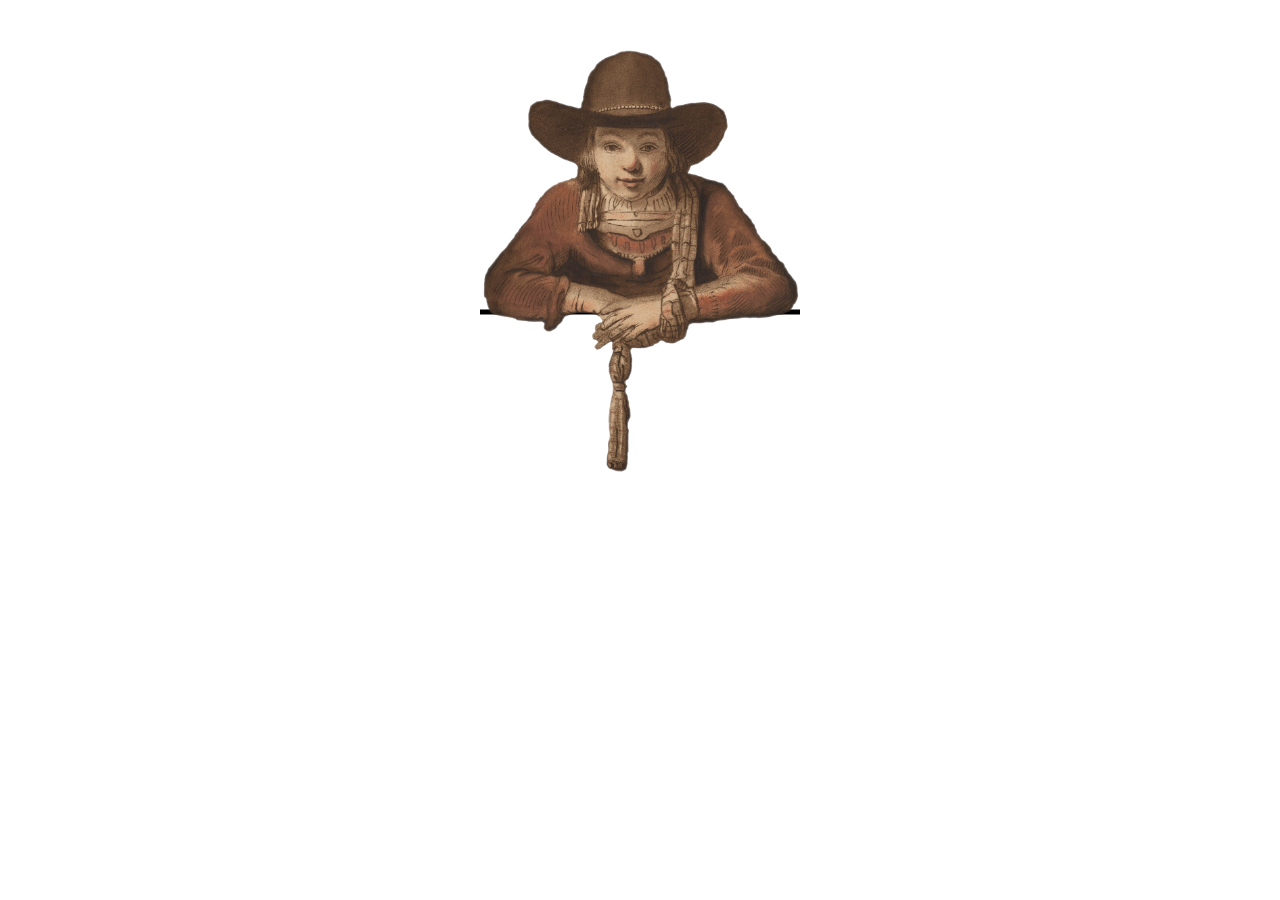
==== bible-studies/index.html @ 2cd9b2ea "bible studies page" ====
<!DOCTYPE html>
<html lang="en">
<head>
  <meta charset="UTF-8">
  <meta name="viewport" content="width=device-width, initial-scale=1.0">
  <title>Bible Studies</title>
  <style>
    body {
      margin: 0;
      display: flex;
      justify-content: center;
      padding-top: 3rem;
    }
    .hero {
      position: relative;
    }
    img {
      display: block;
      width: 320px;
      position: relative;
      z-index: 1;
    }
    .divider {
      position: absolute;
      top: 62%;
      left: 50%;
      transform: translate(-50%, -50%);
      width: 25vw;
      border: none;
      border-top: 5px solid black;
      margin: 0;
    }
  </style>
</head>
<body>
  <div class="hero">
    <img src="../boy.png" alt="">
    <hr class="divider">
  </div>
</body>
</html>
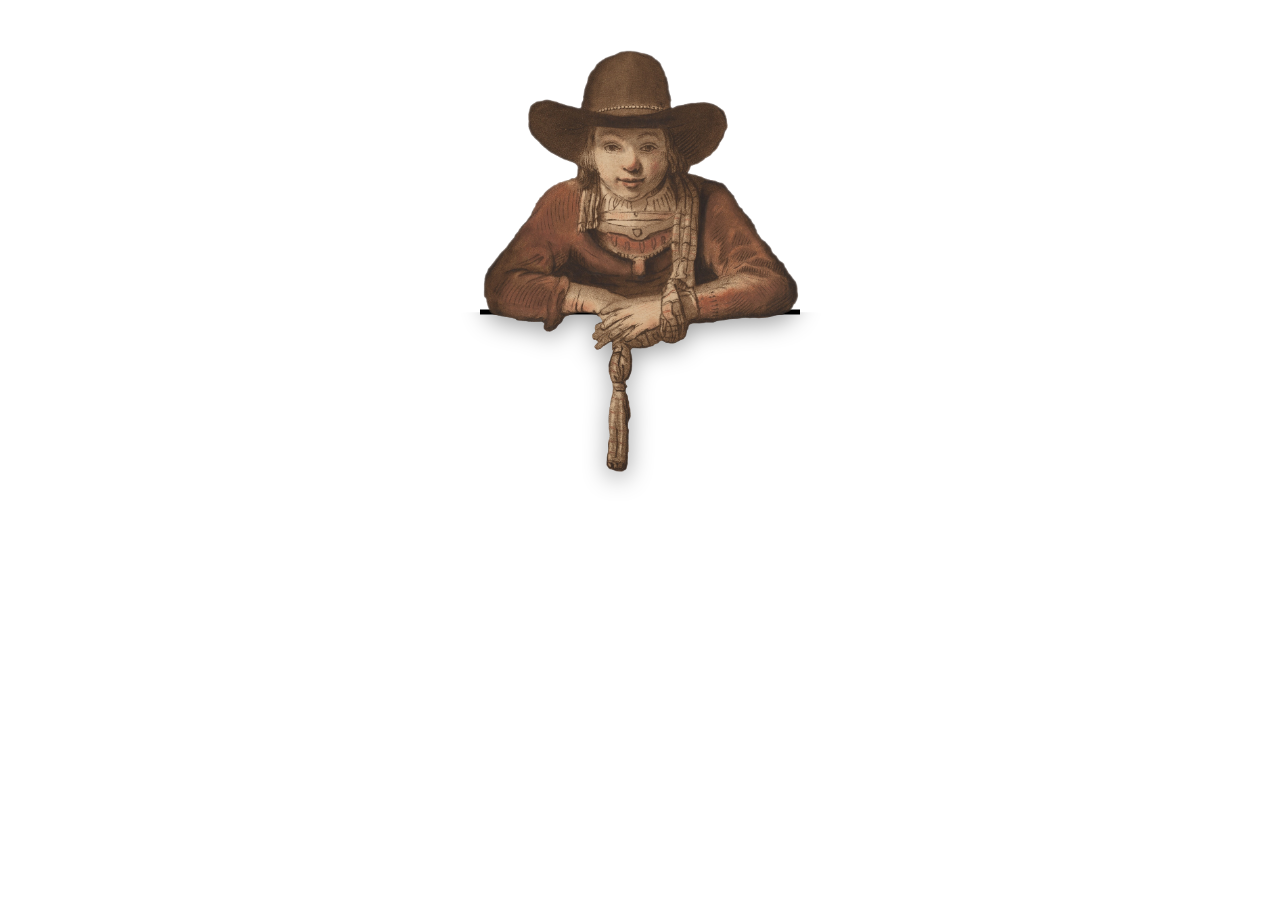
==== commit 5963d5a5: "shadow" ====
--- a/bible-studies/index.html
+++ b/bible-studies/index.html
@@ -14,11 +14,23 @@
     .hero {
       position: relative;
     }
-    img {
+    .img-main {
       display: block;
       width: 320px;
       position: relative;
-      z-index: 1;
+      z-index: 2;
+    }
+    .shadow-clip {
+      position: absolute;
+      top: 0;
+      left: 0;
+      clip-path: inset(62% -60px -60px -60px);
+      z-index: 0;
+    }
+    .img-shadow {
+      display: block;
+      width: 320px;
+      filter: drop-shadow(0 6px 12px rgba(0,0,0,0.4));
     }
     .divider {
       position: absolute;
@@ -29,13 +41,17 @@
       border: none;
       border-top: 5px solid black;
       margin: 0;
+      z-index: 1;
     }
   </style>
 </head>
 <body>
   <div class="hero">
-    <img src="../boy.png" alt="">
+    <div class="shadow-clip">
+      <img src="../boy.png" alt="" class="img-shadow">
+    </div>
     <hr class="divider">
+    <img src="../boy.png" alt="" class="img-main">
   </div>
 </body>
 </html>
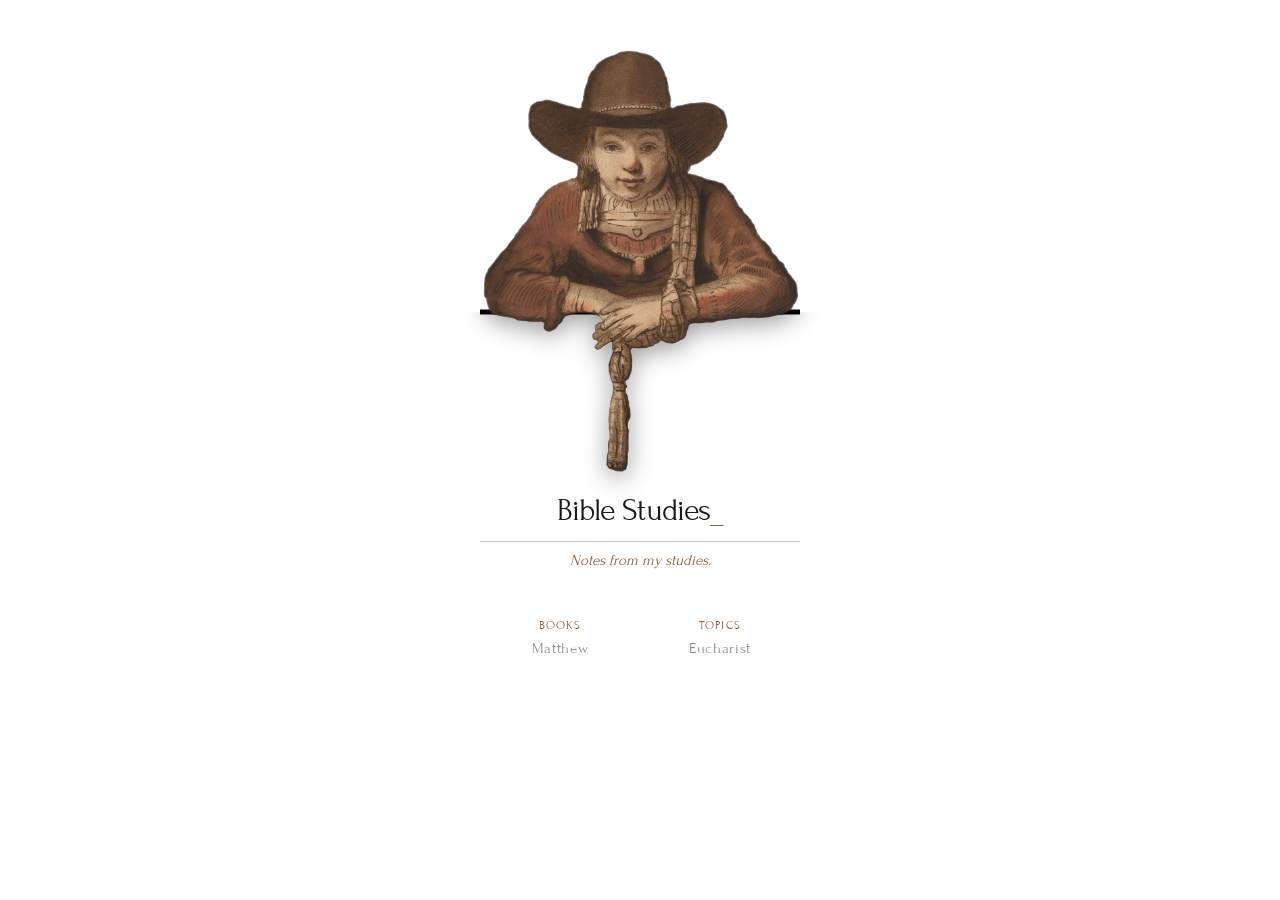
==== commit cd4d1ae9: "bible studies" ====
--- a/bible-studies/index.html
+++ b/bible-studies/index.html
@@ -4,12 +4,45 @@
   <meta charset="UTF-8">
   <meta name="viewport" content="width=device-width, initial-scale=1.0">
   <title>Bible Studies</title>
+  <link rel="stylesheet" href="https://fonts.googleapis.com/css2?family=Forum&display=swap">
   <style>
+    a:visited { color: inherit; }
     body {
       margin: 0;
       display: flex;
-      justify-content: center;
+      flex-direction: column;
+      align-items: center;
       padding-top: 3rem;
+      font-family: 'Forum', Georgia, serif;
+      color: #1a1a1a;
+    }
+    h1 {
+      font-size: clamp(1.6rem, 2.5vw, 2.25rem);
+      font-weight: 300;
+      letter-spacing: -0.03em;
+      line-height: 1;
+      margin-top: 1.25rem;
+    }
+    hr.section {
+      border: none;
+      border-top: 1px solid #c8c2b4;
+      margin-top: -0.4rem;
+      width: 320px;
+    }
+    .tagline {
+      font-size: 0.95rem;
+      font-style: italic;
+      color: #8b5e3c;
+      margin-top: 0.1rem;
+    }
+    h1::after {
+      content: '_';
+      color: #8b5e3c;
+      animation: blink 1.1s step-end infinite;
+    }
+    @keyframes blink {
+      0%, 100% { opacity: 1; }
+      50%       { opacity: 0; }
     }
     .hero {
       position: relative;
@@ -32,6 +65,45 @@
       width: 320px;
       filter: drop-shadow(0 6px 12px rgba(0,0,0,0.4));
     }
+    .lists {
+      display: flex;
+      gap: 0;
+      width: 320px;
+      margin-top: 1.5rem;
+    }
+    .list-col {
+      flex: 1;
+      display: flex;
+      flex-direction: column;
+      align-items: center;
+    }
+    .list-col h2 {
+      font-size: 0.75rem;
+      font-weight: 300;
+      letter-spacing: 0.1em;
+      text-transform: uppercase;
+      color: #8b5e3c;
+      margin-bottom: 0.4rem;
+    }
+    .list-col ul {
+      list-style: none;
+      margin: 0;
+      padding: 0;
+      display: flex;
+      flex-direction: column;
+      gap: 0.4rem;
+    }
+    .list-col a {
+      font-size: 0.95rem;
+      letter-spacing: 0.04em;
+      color: #1a1a1a;
+      text-decoration: none;
+      opacity: 0.5;
+      transition: opacity 0.15s;
+    }
+    .list-col a:hover {
+      opacity: 1;
+    }
     .divider {
       position: absolute;
       top: 62%;
@@ -51,7 +123,24 @@
       <img src="../boy.png" alt="" class="img-shadow">
     </div>
     <hr class="divider">
-    <img src="../boy.png" alt="" class="img-main">
+    <a href="../index.html"><img src="../boy.png" alt="" class="img-main"></a>
+  </div>
+  <h1>Bible Studies</h1>
+  <hr class="section">
+  <p class="tagline">Notes from my studies.</p>
+  <div class="lists">
+    <div class="list-col">
+      <h2>Books</h2>
+      <ul>
+        <li><a href="matthew.html">Matthew</a></li>
+      </ul>
+    </div>
+    <div class="list-col">
+      <h2>Topics</h2>
+      <ul>
+        <li><a href="eucharist.html">Eucharist</a></li>
+      </ul>
+    </div>
   </div>
 </body>
 </html>
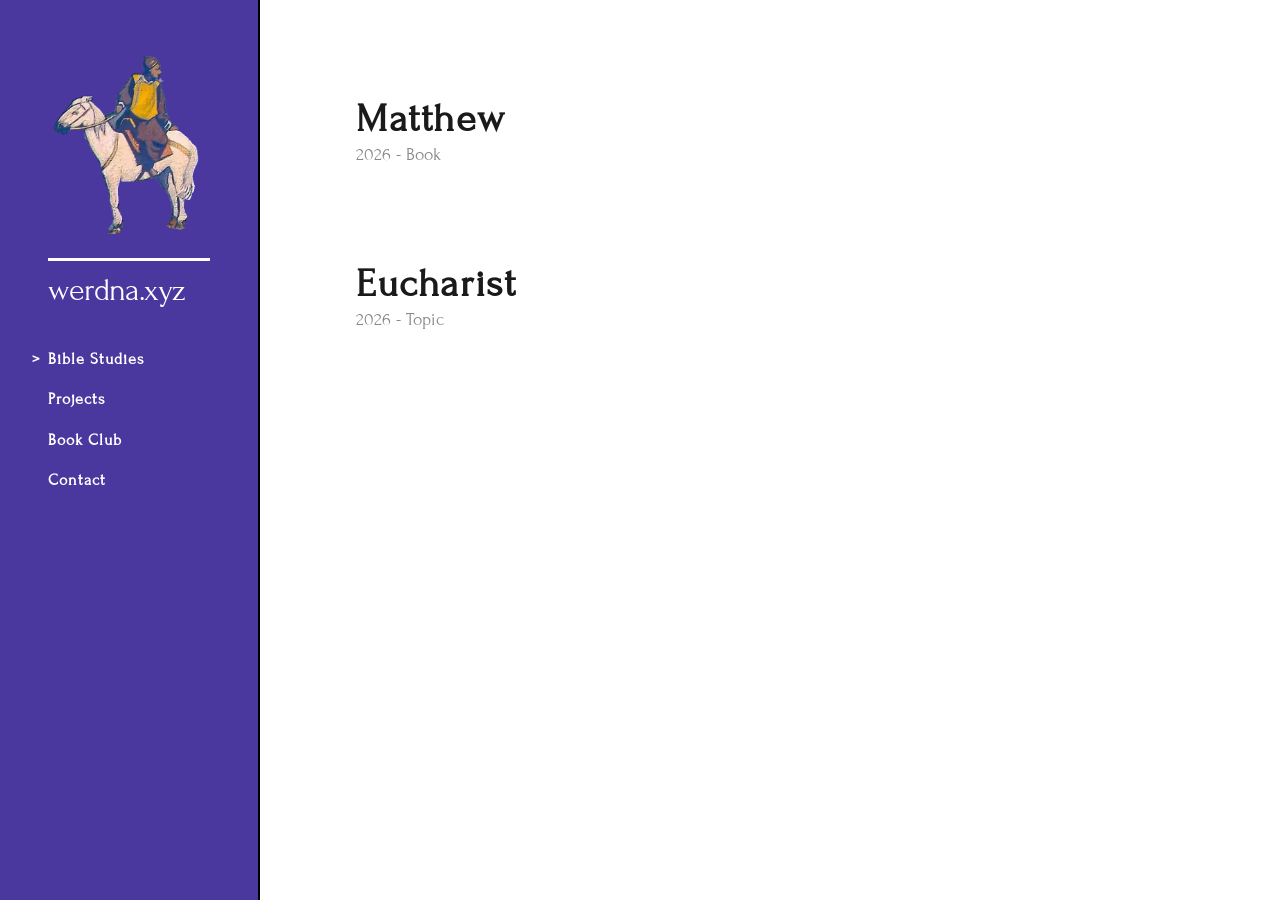
==== commit 3fbfef8e: "eucharist" ====
--- a/bible-studies/index.html
+++ b/bible-studies/index.html
@@ -4,143 +4,40 @@
   <meta charset="UTF-8">
   <meta name="viewport" content="width=device-width, initial-scale=1.0">
   <title>Bible Studies</title>
-  <link rel="stylesheet" href="https://fonts.googleapis.com/css2?family=Forum&display=swap">
-  <style>
-    a:visited { color: inherit; }
-    body {
-      margin: 0;
-      display: flex;
-      flex-direction: column;
-      align-items: center;
-      padding-top: 3rem;
-      font-family: 'Forum', Georgia, serif;
-      color: #1a1a1a;
-    }
-    h1 {
-      font-size: clamp(1.6rem, 2.5vw, 2.25rem);
-      font-weight: 300;
-      letter-spacing: -0.03em;
-      line-height: 1;
-      margin-top: 1.25rem;
-    }
-    hr.section {
-      border: none;
-      border-top: 1px solid #c8c2b4;
-      margin-top: -0.4rem;
-      width: 320px;
-    }
-    .tagline {
-      font-size: 0.95rem;
-      font-style: italic;
-      color: #8b5e3c;
-      margin-top: 0.1rem;
-    }
-    h1::after {
-      content: '_';
-      color: #8b5e3c;
-      animation: blink 1.1s step-end infinite;
-    }
-    @keyframes blink {
-      0%, 100% { opacity: 1; }
-      50%       { opacity: 0; }
-    }
-    .hero {
-      position: relative;
-    }
-    .img-main {
-      display: block;
-      width: 320px;
-      position: relative;
-      z-index: 2;
-    }
-    .shadow-clip {
-      position: absolute;
-      top: 0;
-      left: 0;
-      clip-path: inset(62% -60px -60px -60px);
-      z-index: 0;
-    }
-    .img-shadow {
-      display: block;
-      width: 320px;
-      filter: drop-shadow(0 6px 12px rgba(0,0,0,0.4));
-    }
-    .lists {
-      display: flex;
-      gap: 0;
-      width: 320px;
-      margin-top: 1.5rem;
-    }
-    .list-col {
-      flex: 1;
-      display: flex;
-      flex-direction: column;
-      align-items: center;
-    }
-    .list-col h2 {
-      font-size: 0.75rem;
-      font-weight: 300;
-      letter-spacing: 0.1em;
-      text-transform: uppercase;
-      color: #8b5e3c;
-      margin-bottom: 0.4rem;
-    }
-    .list-col ul {
-      list-style: none;
-      margin: 0;
-      padding: 0;
-      display: flex;
-      flex-direction: column;
-      gap: 0.4rem;
-    }
-    .list-col a {
-      font-size: 0.95rem;
-      letter-spacing: 0.04em;
-      color: #1a1a1a;
-      text-decoration: none;
-      opacity: 0.5;
-      transition: opacity 0.15s;
-    }
-    .list-col a:hover {
-      opacity: 1;
-    }
-    .divider {
-      position: absolute;
-      top: 62%;
-      left: 50%;
-      transform: translate(-50%, -50%);
-      width: 25vw;
-      border: none;
-      border-top: 5px solid black;
-      margin: 0;
-      z-index: 1;
-    }
-  </style>
+  <link rel="stylesheet" href="../style.css">
 </head>
-<body>
-  <div class="hero">
-    <div class="shadow-clip">
-      <img src="../boy.png" alt="" class="img-shadow">
+<body class="subpage">
+  <aside class="site-nav">
+    <div class="home-hero">
+      <a href="../index.html"><img src="../roerich.png" alt="" class="hero-img-main"></a>
     </div>
-    <hr class="divider">
-    <a href="../index.html"><img src="../boy.png" alt="" class="img-main"></a>
-  </div>
-  <h1>Bible Studies</h1>
-  <hr class="section">
-  <p class="tagline">Notes from my studies.</p>
-  <div class="lists">
-    <div class="list-col">
-      <h2>Books</h2>
-      <ul>
-        <li><a href="matthew.html">Matthew</a></li>
-      </ul>
+    <hr>
+    <h1><a href="../index.html">werdna.xyz</a></h1>
+    <div class="nav">
+      <div class="nav-item">
+        <a href="index.html" class="nav-label">Bible Studies</a>
+      </div>
+      <div class="nav-item">
+        <a href="../projects/index.html" class="nav-label">Projects</a>
+      </div>
+      <div class="nav-item">
+        <a href="../book-club/index.html" class="nav-label">Book Club</a>
+      </div>
+      <div class="nav-item">
+        <a href="../contact/index.html" class="nav-label">Contact</a>
+      </div>
     </div>
-    <div class="list-col">
-      <h2>Topics</h2>
-      <ul>
-        <li><a href="eucharist.html">Eucharist</a></li>
-      </ul>
+  </aside>
+  <main>
+    <div class="entry">
+      <a href="matthew.html">Matthew</a>
+      <span>2026 - Book</span>
     </div>
-  </div>
+    <div class="entry">
+      <a href="eucharist.html">Eucharist</a>
+      <span>2026 - Topic</span>
+    </div>
+  </main>
+  <script src="../nav.js"></script>
 </body>
 </html>
--- a/style.css
+++ b/style.css
@@ -0,0 +1,265 @@
+@import url('https://fonts.googleapis.com/css2?family=Forum&display=swap');
+
+*, *::before, *::after {
+  margin: 0;
+  padding: 0;
+  box-sizing: border-box;
+}
+
+* { cursor: none !important; }
+
+@media (pointer: coarse) {
+  #cursor { display: none; }
+  * { cursor: auto !important; }
+}
+
+#cursor {
+  position: fixed;
+  width: 16px;
+  height: 16px;
+  background: rgba(0, 0, 0, 0.4);
+  border-radius: 50%;
+  pointer-events: none;
+  transform: translate(-50%, -50%);
+  z-index: 9999;
+}
+
+a:visited {
+  color: inherit;
+}
+
+:root {
+  --fg: #ffffff;
+  --muted: #c8c2b4;
+  --accent: #8b5e3c;
+  --bg: var(--bg);
+}
+
+body {
+  background: var(--bg);
+  color: var(--fg);
+  font-family: 'Forum', Georgia, serif;
+  font-weight: 300;
+  height: 100svh;
+  display: flex;
+  align-items: stretch;
+}
+
+main {
+  display: flex;
+  flex-direction: column;
+  justify-content: flex-start;
+  padding: 3rem;
+  animation: appear 0.5s ease both;
+}
+
+@keyframes appear {
+  from { opacity: 0; transform: translateY(6px); }
+  to   { opacity: 1; transform: translateY(0); }
+}
+
+h1 {
+  font-size: clamp(1.6rem, 2.5vw, 2.25rem);
+  font-weight: 300;
+  letter-spacing: -0.03em;
+  line-height: 1;
+  margin-bottom: 1.25rem;
+  margin-top: 0.4rem;
+}
+
+hr {
+  border: none;
+  border-top: 3px solid #fff;
+  margin-bottom: 0.4rem;
+}
+
+.home-hero a {
+  display: block;
+}
+
+h1 a {
+  color: inherit;
+  text-decoration: none;
+}
+
+.home-hero {
+  position: relative;
+  margin-bottom: 1.5rem;
+}
+
+.hero-img-main {
+  display: block;
+  width: 160px;
+  position: relative;
+  z-index: 2;
+}
+
+
+
+.nav {
+  display: flex;
+  flex-direction: column;
+  gap: 1.4rem;
+  margin-top: 1.5rem;
+}
+
+.nav-item {
+  position: relative;
+}
+
+.nav-label {
+  font-size: 1rem;
+  letter-spacing: 0.06em;
+  font-weight: 700;
+  cursor: pointer;
+  display: flex;
+  align-items: center;
+  gap: 0.35rem;
+  color: #fff;
+  text-decoration: none;
+}
+
+.nav-label::before {
+  content: '>';
+  position: absolute;
+  left: -1rem;
+  opacity: 0;
+}
+
+.nav-label.active::before {
+  opacity: 1;
+}
+
+body:not(.subpage) {
+  background-color: var(--bg);
+  background-image:
+    linear-gradient(rgba(0,0,0,0.2) 1px, transparent 1px),
+    linear-gradient(90deg, rgba(0,0,0,0.2) 1px, transparent 1px),
+    linear-gradient(rgba(0,0,0,0.07) 1px, transparent 1px),
+    linear-gradient(90deg, rgba(0,0,0,0.07) 1px, transparent 1px);
+  background-size: 100px 100px, 100px 100px, 20px 20px, 20px 20px;
+}
+
+body:not(.subpage) main {
+  width: 260px;
+  flex-shrink: 0;
+  border-right: 2px solid #000;
+  background: var(--bg);
+}
+
+.site-nav {
+  background: var(--bg);
+  flex-shrink: 0;
+  width: 260px;
+  min-height: 100svh;
+  padding: 3rem;
+  display: flex;
+  flex-direction: column;
+  border-right: 2px solid #000;
+}
+
+body.subpage {
+  background: #fff;
+}
+
+body.subpage main {
+  color: #1a1a1a;
+  justify-content: flex-start;
+}
+
+.entry {
+  display: flex;
+  flex-direction: column;
+  gap: 0.2rem;
+  padding: 3rem;
+}
+
+.entry a {
+  font-weight: 700;
+  font-size: 2.5rem;
+  color: #1a1a1a;
+  text-decoration: none;
+  letter-spacing: 0.04em;
+}
+
+.entry a:hover {
+  text-decoration: underline;
+}
+
+.entry span {
+  font-size: 1.1rem;
+  color: #888;
+}
+
+.hamburger {
+  display: none;
+  background: none;
+  border: none;
+  cursor: pointer;
+  padding: 0;
+  flex-direction: column;
+  gap: 6px;
+  position: fixed;
+  top: 1.25rem;
+  left: 1.25rem;
+  z-index: 101;
+}
+
+.hamburger span {
+  display: block;
+  width: 22px;
+  height: 2px;
+  background: #1a1a1a;
+  transition: transform 0.25s, opacity 0.25s;
+}
+
+.hamburger.open span:nth-child(1) { transform: translateY(8px) rotate(45deg); }
+.hamburger.open span:nth-child(2) { opacity: 0; }
+.hamburger.open span:nth-child(3) { transform: translateY(-8px) rotate(-45deg); }
+
+.nav-overlay {
+  display: none;
+  position: fixed;
+  inset: 0;
+  background: rgba(0,0,0,0.35);
+  z-index: 99;
+}
+.nav-overlay.open { display: block; }
+
+@media (max-width: 640px) {
+  body { flex-direction: column; height: auto; }
+  main { padding: 2.5rem 2rem; }
+
+  body:not(.subpage) {
+    background: var(--bg);
+  }
+
+  body:not(.subpage) main {
+    width: 100%;
+    border-right: none;
+    background: var(--bg);
+  }
+
+  body.subpage .site-nav {
+    position: fixed;
+    top: 0;
+    left: 0;
+    width: 260px;
+    height: 100vh;
+    min-height: unset;
+    transform: translateX(-100%);
+    transition: transform 0.25s ease;
+    z-index: 100;
+  }
+
+  body.subpage .site-nav.open {
+    transform: translateX(0);
+  }
+
+  body.subpage main {
+    width: 100%;
+    padding-top: 4rem;
+  }
+
+  .hamburger { display: flex; }
+}
